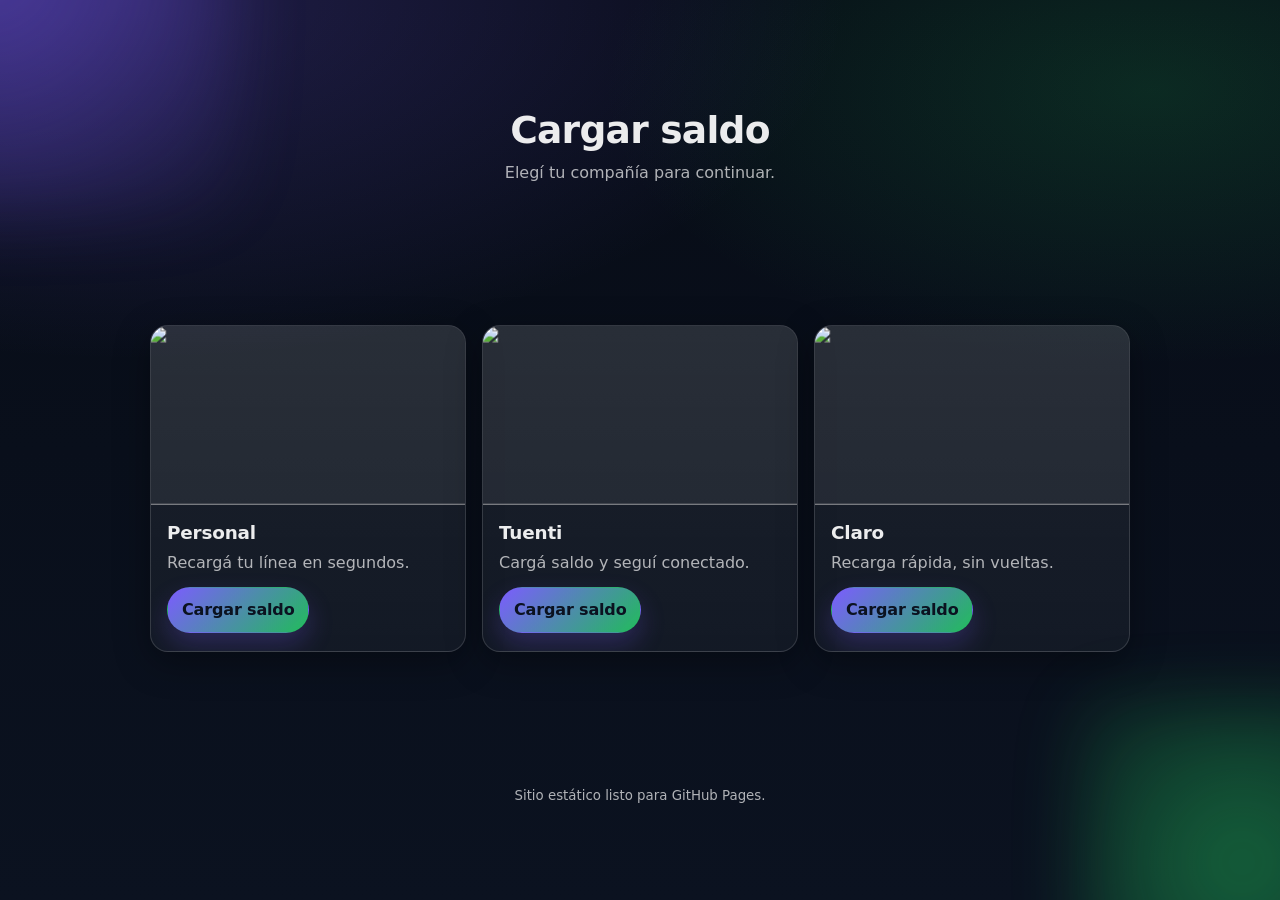
==== index.html @ fc451856 "Deploy static site" ====
<!doctype html>
<html lang="es">
  <head>
    <meta charset="UTF-8" />
    <meta name="viewport" content="width=device-width, initial-scale=1.0" />
    <title>Cargar saldo</title>
    <meta name="description" content="Seleccioná tu compañía y cargá saldo." />
    <link rel="stylesheet" href="./style.css" />
    <script defer src="./script.js"></script>
  </head>

  <body>
    <div class="bg-orb bg-orb--1" aria-hidden="true"></div>
    <div class="bg-orb bg-orb--2" aria-hidden="true"></div>

    <main class="app">
      <header class="app__header">
        <h1 class="app__title">Cargar saldo</h1>
        <p class="app__subtitle">Elegí tu compañía para continuar.</p>
      </header>

      <section class="grid" aria-label="Opciones de compañías">
        <article class="card" data-empresa="personal">
          <div class="card__media" aria-hidden="true">
            <img
              class="card__img"
              alt=""
              src="https://images.unsplash.com/photo-1518770660439-4636190af475?auto=format&fit=crop&w=1200&q=60"
            />
          </div>
          <div class="card__content">
            <h2 class="card__title">Personal</h2>
            <p class="card__text">Recargá tu línea en segundos.</p>
            <a class="btn btn--primary" href="./carga.html?empresa=personal">Cargar saldo</a>
          </div>
        </article>

        <article class="card" data-empresa="tuenti">
          <div class="card__media" aria-hidden="true">
            <img
              class="card__img"
              alt=""
              src="https://images.unsplash.com/photo-1520975958225-31d0f30d36d7?auto=format&fit=crop&w=1200&q=60"
            />
          </div>
          <div class="card__content">
            <h2 class="card__title">Tuenti</h2>
            <p class="card__text">Cargá saldo y seguí conectado.</p>
            <a class="btn btn--primary" href="./carga.html?empresa=tuenti">Cargar saldo</a>
          </div>
        </article>

        <article class="card" data-empresa="claro">
          <div class="card__media" aria-hidden="true">
            <img
              class="card__img"
              alt=""
              src="https://images.unsplash.com/photo-1510511450818-1c0f77999f28?auto=format&fit=crop&w=1200&q=60"
            />
          </div>
          <div class="card__content">
            <h2 class="card__title">Claro</h2>
            <p class="card__text">Recarga rápida, sin vueltas.</p>
            <a class="btn btn--primary" href="./carga.html?empresa=claro">Cargar saldo</a>
          </div>
        </article>
      </section>

      <footer class="app__footer">
        <small class="muted">Sitio estático listo para GitHub Pages.</small>
      </footer>
    </main>
  </body>
</html>
---- style.css ----
/*
  Estilos modernos, limpios y responsive.
  Sin frameworks, compatibles con GitHub Pages.
*/

:root {
  --bg: #0b1220;
  --panel: rgba(255, 255, 255, 0.06);
  --panel-strong: rgba(255, 255, 255, 0.1);
  --text: rgba(255, 255, 255, 0.92);
  --muted: rgba(255, 255, 255, 0.68);
  --border: rgba(255, 255, 255, 0.14);
  --shadow: 0 10px 35px rgba(0, 0, 0, 0.35);
  --shadow-soft: 0 12px 40px rgba(0, 0, 0, 0.22);
  --accent: #7c5cff;
  --accent-2: #22c55e;
  --danger: #fb7185;
  --radius: 18px;
  --radius-sm: 14px;
  --max: 980px;
}

*,
*::before,
*::after {
  box-sizing: border-box;
}

html,
body {
  height: 100%;
}

body {
  margin: 0;
  color: var(--text);
  background: radial-gradient(1200px 600px at 10% 0%, rgba(124, 92, 255, 0.22), transparent 60%),
    radial-gradient(1000px 500px at 90% 10%, rgba(34, 197, 94, 0.16), transparent 55%),
    linear-gradient(180deg, #070c16, var(--bg));
  font-family: ui-sans-serif, system-ui, -apple-system, Segoe UI, Roboto, Helvetica, Arial, "Apple Color Emoji",
    "Segoe UI Emoji";
  line-height: 1.35;
}

.bg-orb {
  position: fixed;
  inset: auto;
  width: 360px;
  height: 360px;
  filter: blur(35px);
  opacity: 0.55;
  pointer-events: none;
  z-index: 0;
}

.bg-orb--1 {
  left: -120px;
  top: -140px;
  background: radial-gradient(circle at 30% 30%, rgba(124, 92, 255, 0.9), rgba(124, 92, 255, 0));
  animation: float 10s ease-in-out infinite;
}

.bg-orb--2 {
  right: -160px;
  bottom: -160px;
  background: radial-gradient(circle at 45% 45%, rgba(34, 197, 94, 0.85), rgba(34, 197, 94, 0));
  animation: float 12s ease-in-out infinite reverse;
}

@keyframes float {
  0% {
    transform: translate3d(0, 0, 0);
  }
  50% {
    transform: translate3d(14px, -10px, 0);
  }
  100% {
    transform: translate3d(0, 0, 0);
  }
}

.app {
  position: relative;
  z-index: 1;
  min-height: 100%;
  display: grid;
  place-items: center;
  padding: 42px 16px;
}

.app__header,
.app__footer {
  width: min(var(--max), 100%);
  text-align: center;
}

.app__header {
  margin-bottom: 18px;
}

.app__title {
  margin: 10px 0 6px;
  font-size: clamp(1.7rem, 1.1rem + 2vw, 2.35rem);
  letter-spacing: -0.02em;
}

.app__subtitle {
  margin: 0;
  color: var(--muted);
}

.grid {
  width: min(var(--max), 100%);
  display: grid;
  grid-template-columns: repeat(3, minmax(0, 1fr));
  gap: 16px;
  margin: 18px 0 26px;
}

@media (max-width: 920px) {
  .grid {
    grid-template-columns: repeat(2, minmax(0, 1fr));
  }
}

@media (max-width: 620px) {
  .grid {
    grid-template-columns: 1fr;
  }
}

.card {
  background: linear-gradient(180deg, rgba(255, 255, 255, 0.08), rgba(255, 255, 255, 0.04));
  border: 1px solid var(--border);
  border-radius: var(--radius);
  overflow: hidden;
  box-shadow: var(--shadow);
  transform: translateZ(0);
  transition: transform 220ms ease, box-shadow 220ms ease, border-color 220ms ease;
}

.card:hover {
  transform: translateY(-4px);
  box-shadow: var(--shadow-soft);
  border-color: rgba(255, 255, 255, 0.22);
}

.card__media {
  aspect-ratio: 16 / 9;
  background: rgba(255, 255, 255, 0.06);
}

.card__img {
  width: 100%;
  height: 100%;
  object-fit: cover;
  display: block;
  transform: scale(1.02);
  transition: transform 320ms ease;
}

.card:hover .card__img {
  transform: scale(1.08);
}

.card__content {
  padding: 16px 16px 18px;
  text-align: left;
}

.card__title {
  margin: 2px 0 6px;
  font-size: 1.15rem;
  letter-spacing: -0.01em;
}

.card__text {
  margin: 0 0 14px;
  color: var(--muted);
}

.panel {
  width: min(560px, 100%);
  background: var(--panel);
  border: 1px solid var(--border);
  border-radius: var(--radius);
  box-shadow: var(--shadow);
  padding: 18px;
}

.form {
  display: grid;
  gap: 14px;
}

.field {
  display: grid;
  gap: 8px;
  text-align: left;
}

.field__label {
  font-weight: 650;
  letter-spacing: -0.01em;
}

.field__hint {
  color: var(--muted);
  font-size: 0.92rem;
}

.input {
  width: 100%;
  padding: 12px 12px;
  border-radius: var(--radius-sm);
  border: 1px solid rgba(255, 255, 255, 0.14);
  outline: none;
  background: rgba(10, 16, 32, 0.58);
  color: var(--text);
  box-shadow: inset 0 1px 0 rgba(255, 255, 255, 0.08);
  transition: border-color 180ms ease, box-shadow 180ms ease, transform 180ms ease;
}

.input:focus {
  border-color: rgba(124, 92, 255, 0.7);
  box-shadow: 0 0 0 4px rgba(124, 92, 255, 0.18);
}

.input.is-invalid {
  border-color: rgba(251, 113, 133, 0.85);
  box-shadow: 0 0 0 4px rgba(251, 113, 133, 0.16);
}

.actions {
  display: flex;
  gap: 10px;
  justify-content: flex-end;
}

.btn {
  appearance: none;
  border: 1px solid transparent;
  border-radius: 999px;
  padding: 11px 14px;
  font-weight: 700;
  letter-spacing: -0.01em;
  cursor: pointer;
  user-select: none;
  text-decoration: none;
  display: inline-flex;
  align-items: center;
  justify-content: center;
  gap: 10px;
  transition: transform 160ms ease, filter 160ms ease, background 160ms ease, box-shadow 160ms ease;
}

.btn:active {
  transform: translateY(1px);
}

.btn--primary {
  background: linear-gradient(135deg, rgba(124, 92, 255, 1), rgba(34, 197, 94, 0.95));
  color: #0b1220;
  box-shadow: 0 12px 26px rgba(124, 92, 255, 0.23);
}

.btn--primary:hover {
  filter: brightness(1.06);
}

.link {
  display: inline-flex;
  align-items: center;
  gap: 8px;
  color: rgba(255, 255, 255, 0.82);
  text-decoration: none;
  padding: 8px 10px;
  border-radius: 999px;
  border: 1px solid rgba(255, 255, 255, 0.12);
  background: rgba(255, 255, 255, 0.04);
  transition: background 160ms ease, border-color 160ms ease;
}

.link:hover {
  background: rgba(255, 255, 255, 0.07);
  border-color: rgba(255, 255, 255, 0.18);
}

.muted {
  color: var(--muted);
}

.toast {
  margin-top: 8px;
  padding: 12px 12px;
  border-radius: var(--radius-sm);
  border: 1px solid rgba(255, 255, 255, 0.14);
  background: rgba(255, 255, 255, 0.06);
  color: var(--text);
  animation: pop 260ms ease-out;
}

.toast--success {
  border-color: rgba(34, 197, 94, 0.35);
  background: rgba(34,  197, 94, 0.12);
}

.toast--error {
  border-color: rgba(251, 113, 133, 0.35);
  background: rgba(251, 113, 133, 0.12);
}

@keyframes pop {
  from {
    opacity: 0;
    transform: translateY(6px);
  }
  to {
    opacity: 1;
    transform: translateY(0);
  }
}

@media (prefers-reduced-motion: reduce) {
  * {
    animation-duration: 1ms !important;
    animation-iteration-count: 1 !important;
    transition-duration: 1ms !important;
    scroll-behavior: auto !important;
  }
}
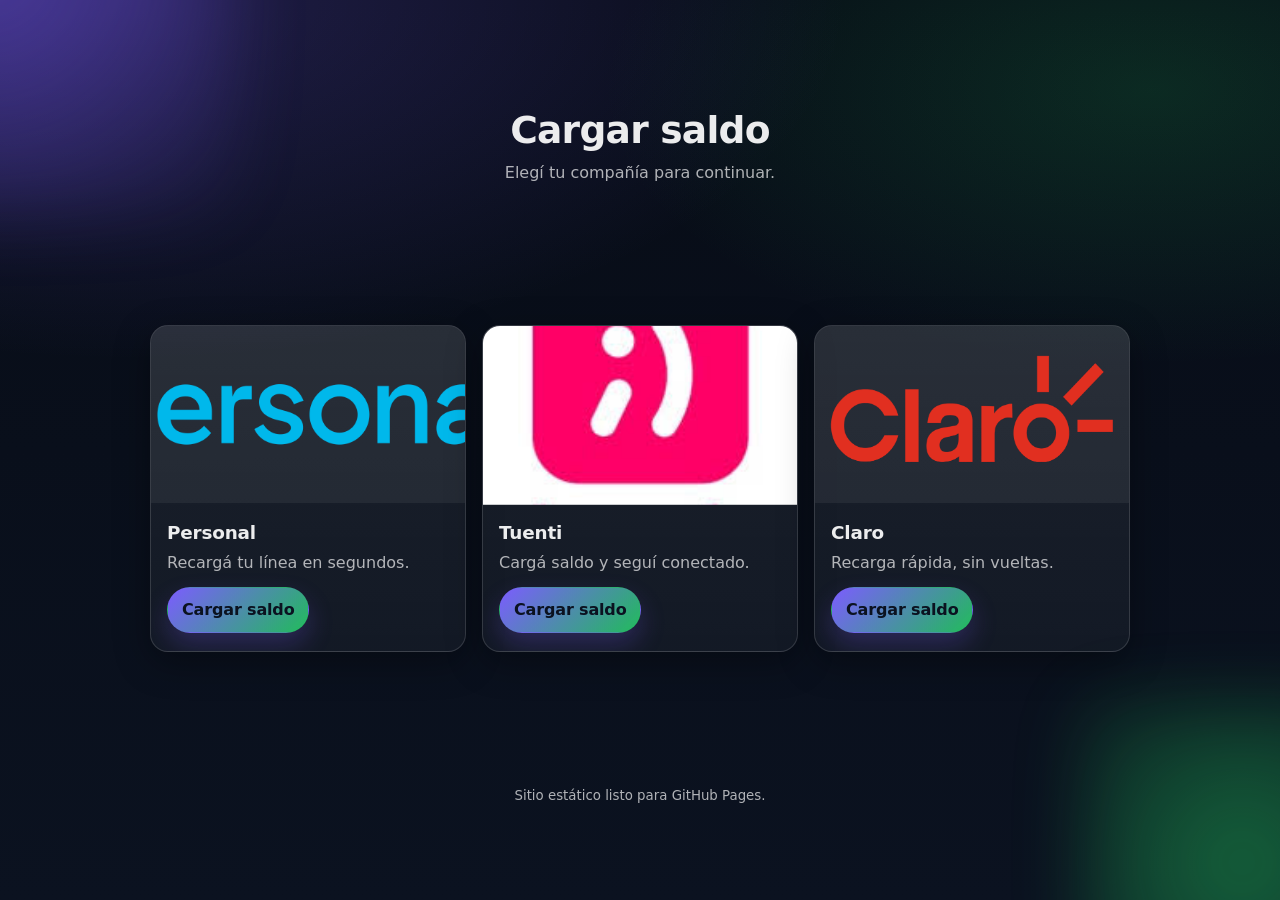
==== commit 48e48c16: "Use local logos for carrier cards Replace remote placeholder images with assets from ./logos.  Made-" ====
--- a/index.html
+++ b/index.html
@@ -24,8 +24,8 @@
           <div class="card__media" aria-hidden="true">
             <img
               class="card__img"
-              alt=""
-              src="https://images.unsplash.com/photo-1518770660439-4636190af475?auto=format&fit=crop&w=1200&q=60"
+              alt="Logo de Personal"
+              src="./logos/personal.png"
             />
           </div>
           <div class="card__content">
@@ -39,8 +39,8 @@
           <div class="card__media" aria-hidden="true">
             <img
               class="card__img"
-              alt=""
-              src="https://images.unsplash.com/photo-1520975958225-31d0f30d36d7?auto=format&fit=crop&w=1200&q=60"
+              alt="Logo de Tuenti"
+              src="./logos/images.jpeg"
             />
           </div>
           <div class="card__content">
@@ -54,8 +54,8 @@
           <div class="card__media" aria-hidden="true">
             <img
               class="card__img"
-              alt=""
-              src="https://images.unsplash.com/photo-1510511450818-1c0f77999f28?auto=format&fit=crop&w=1200&q=60"
+              alt="Logo de Claro"
+              src="./logos/Claro-Logo.png"
             />
           </div>
           <div class="card__content">
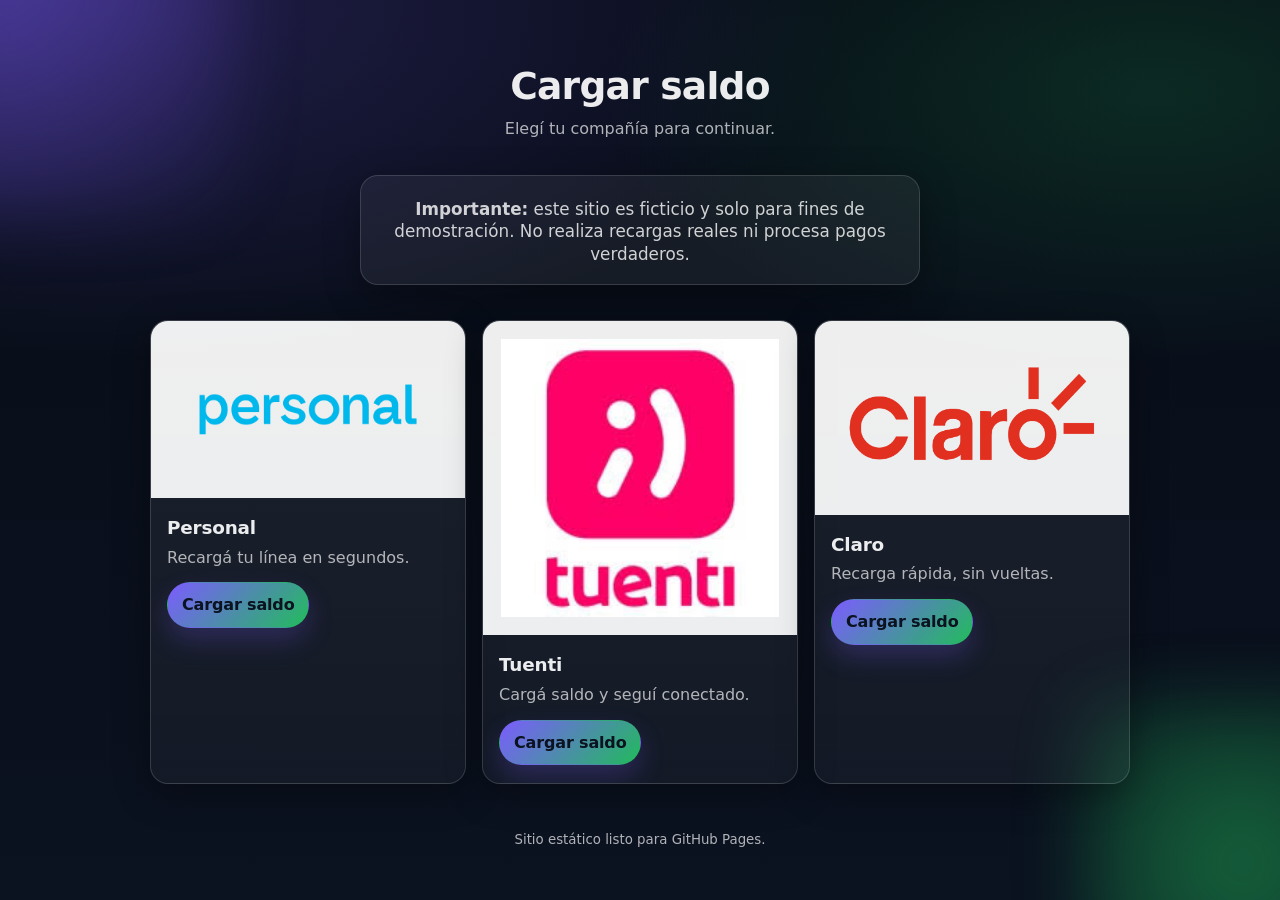
==== commit 52b2b05a: "Add fake disclaimer and card payment step Made-with: Cursor" ====
--- a/index.html
+++ b/index.html
@@ -18,6 +18,13 @@
         <h1 class="app__title">Cargar saldo</h1>
         <p class="app__subtitle">Elegí tu compañía para continuar.</p>
       </header>
+
+      <section class="panel panel--center" aria-label="Aviso importante">
+        <p class="hero__amount">
+          <strong>Importante:</strong> este sitio es ficticio y solo para fines de demostración.
+          No realiza recargas reales ni procesa pagos verdaderos.
+        </p>
+      </section>
 
       <section class="grid" aria-label="Opciones de compañías">
         <article class="card" data-empresa="personal">
--- a/style.css
+++ b/style.css
@@ -148,19 +148,23 @@
 .card__media {
   aspect-ratio: 16 / 9;
   background: rgba(255, 255, 255, 0.06);
+  display: grid;
+  place-items: center;
 }
 
 .card__img {
   width: 100%;
   height: 100%;
-  object-fit: cover;
+  object-fit: contain;
   display: block;
-  transform: scale(1.02);
+  padding: 18px;
+  background: rgba(255, 255, 255, 0.92);
+  transform: scale(1);
   transition: transform 320ms ease;
 }
 
 .card:hover .card__img {
-  transform: scale(1.08);
+  transform: scale(1.03);
 }
 
 .card__content {
@@ -186,6 +190,58 @@
   border-radius: var(--radius);
   box-shadow: var(--shadow);
   padding: 18px;
+}
+
+.panel--center {
+  text-align: center;
+}
+
+.hero {
+  display: grid;
+  gap: 10px;
+  align-items: center;
+  justify-items: center;
+}
+
+.hero__badge {
+  width: 62px;
+  height: 62px;
+  border-radius: 999px;
+  display: grid;
+  place-items: center;
+  background: radial-gradient(circle at 30% 30%, rgba(255, 255, 255, 0.25), rgba(255, 255, 255, 0)),
+    rgba(34, 197, 94, 0.18);
+  border: 1px solid rgba(34, 197, 94, 0.35);
+  color: rgba(255, 255, 255, 0.95);
+  box-shadow: 0 0 0 6px rgba(34, 197, 94, 0.1);
+  font-weight: 900;
+  font-size: 1.35rem;
+  animation: badgePulse 2.2s ease-in-out infinite;
+}
+
+.hero__title {
+  margin-top: 6px;
+}
+
+.hero__amount {
+  margin: 4px 0 0;
+  font-size: 1.05rem;
+  color: rgba(255, 255, 255, 0.8);
+}
+
+@keyframes badgePulse {
+  0% {
+    transform: scale(1);
+    box-shadow: 0 0 0 6px rgba(34, 197, 94, 0.1);
+  }
+  50% {
+    transform: scale(1.03);
+    box-shadow: 0 0 0 10px rgba(34, 197, 94, 0.14);
+  }
+  100% {
+    transform: scale(1);
+    box-shadow: 0 0 0 6px rgba(34, 197, 94, 0.1);
+  }
 }
 
 .form {
@@ -235,6 +291,37 @@
   display: flex;
   gap: 10px;
   justify-content: flex-end;
+}
+
+.actions--center {
+  justify-content: center;
+  flex-wrap: wrap;
+}
+
+.confetti {
+  position: absolute;
+  inset: 0;
+  overflow: hidden;
+  border-radius: var(--radius);
+  pointer-events: none;
+}
+
+.confetti__piece {
+  position: absolute;
+  top: -12px;
+  width: 10px;
+  height: 16px;
+  border-radius: 2px;
+  opacity: 0.95;
+  transform: translate3d(0, 0, 0) rotate(0deg);
+  animation: confettiFall linear forwards;
+}
+
+@keyframes confettiFall {
+  to {
+    transform: translate3d(var(--dx, 0px), 110vh, 0) rotate(var(--rot, 260deg));
+    opacity: 1;
+  }
 }
 
 .btn {
